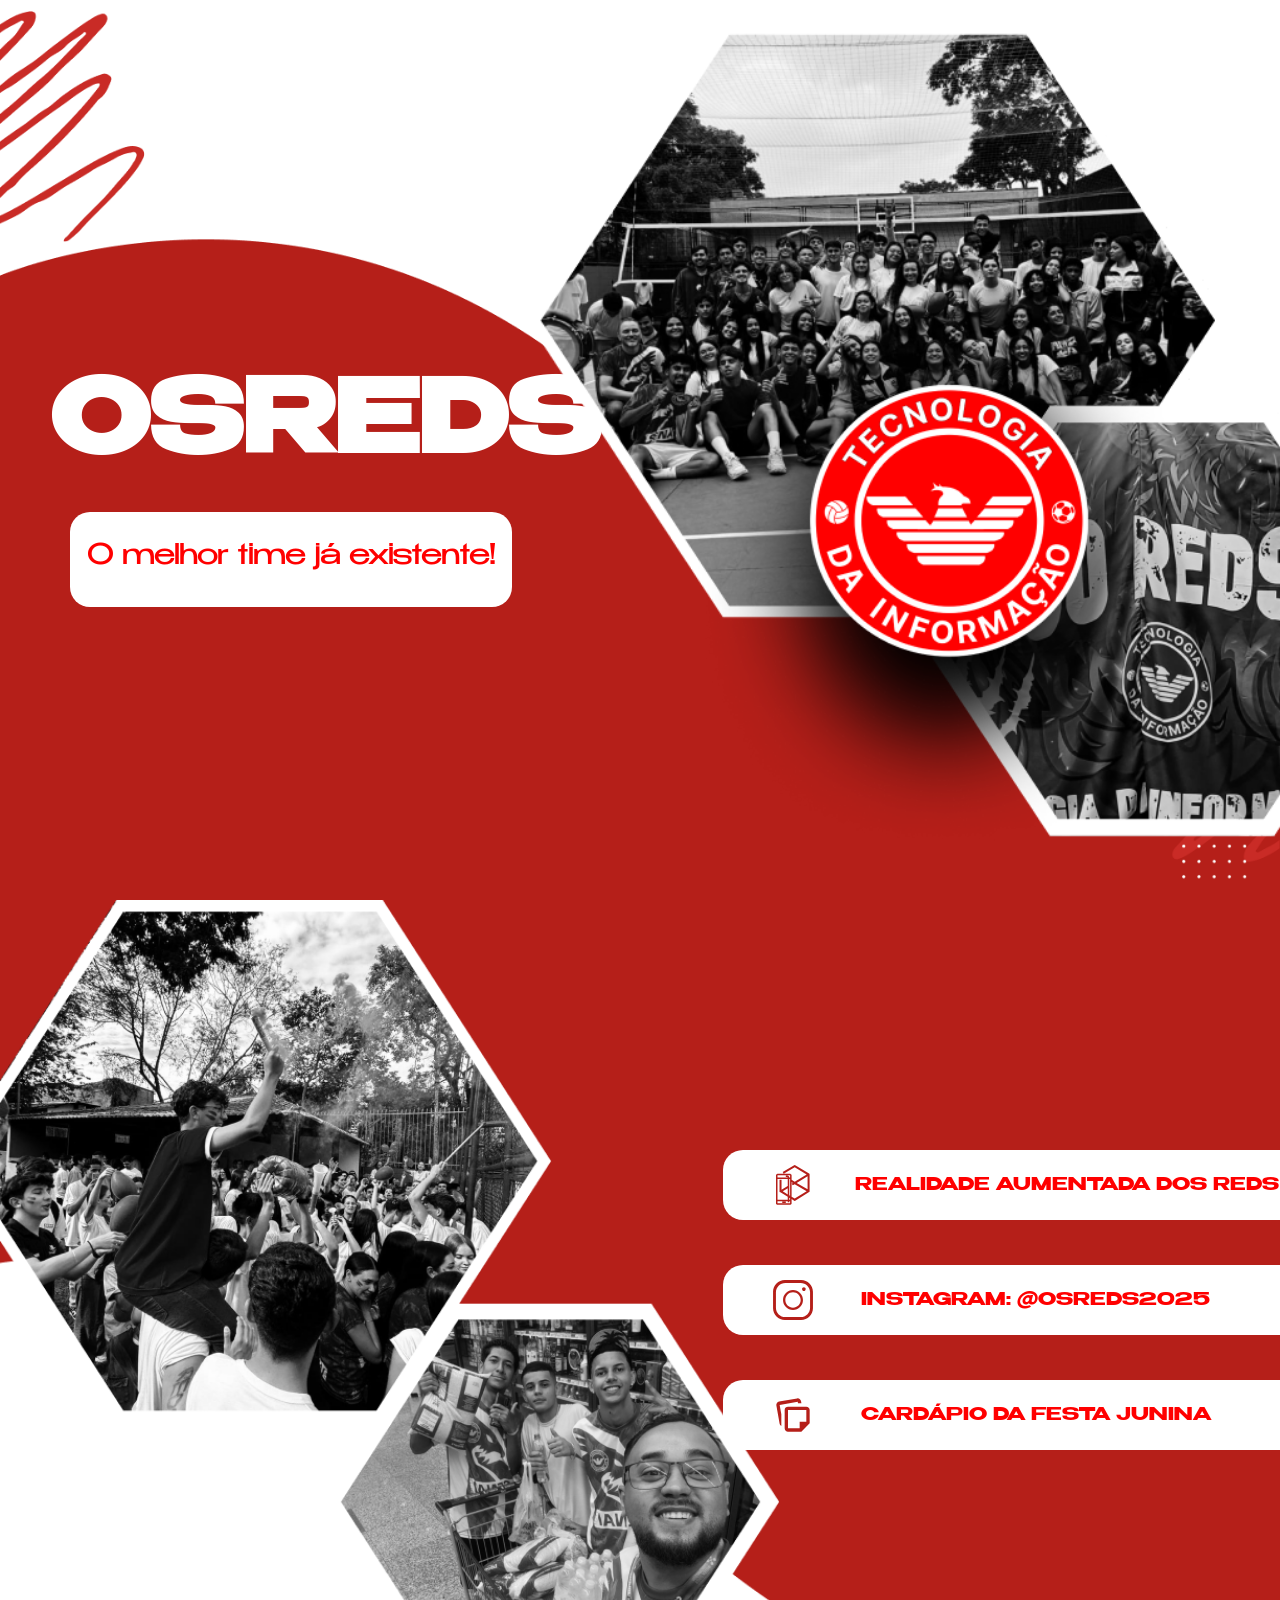
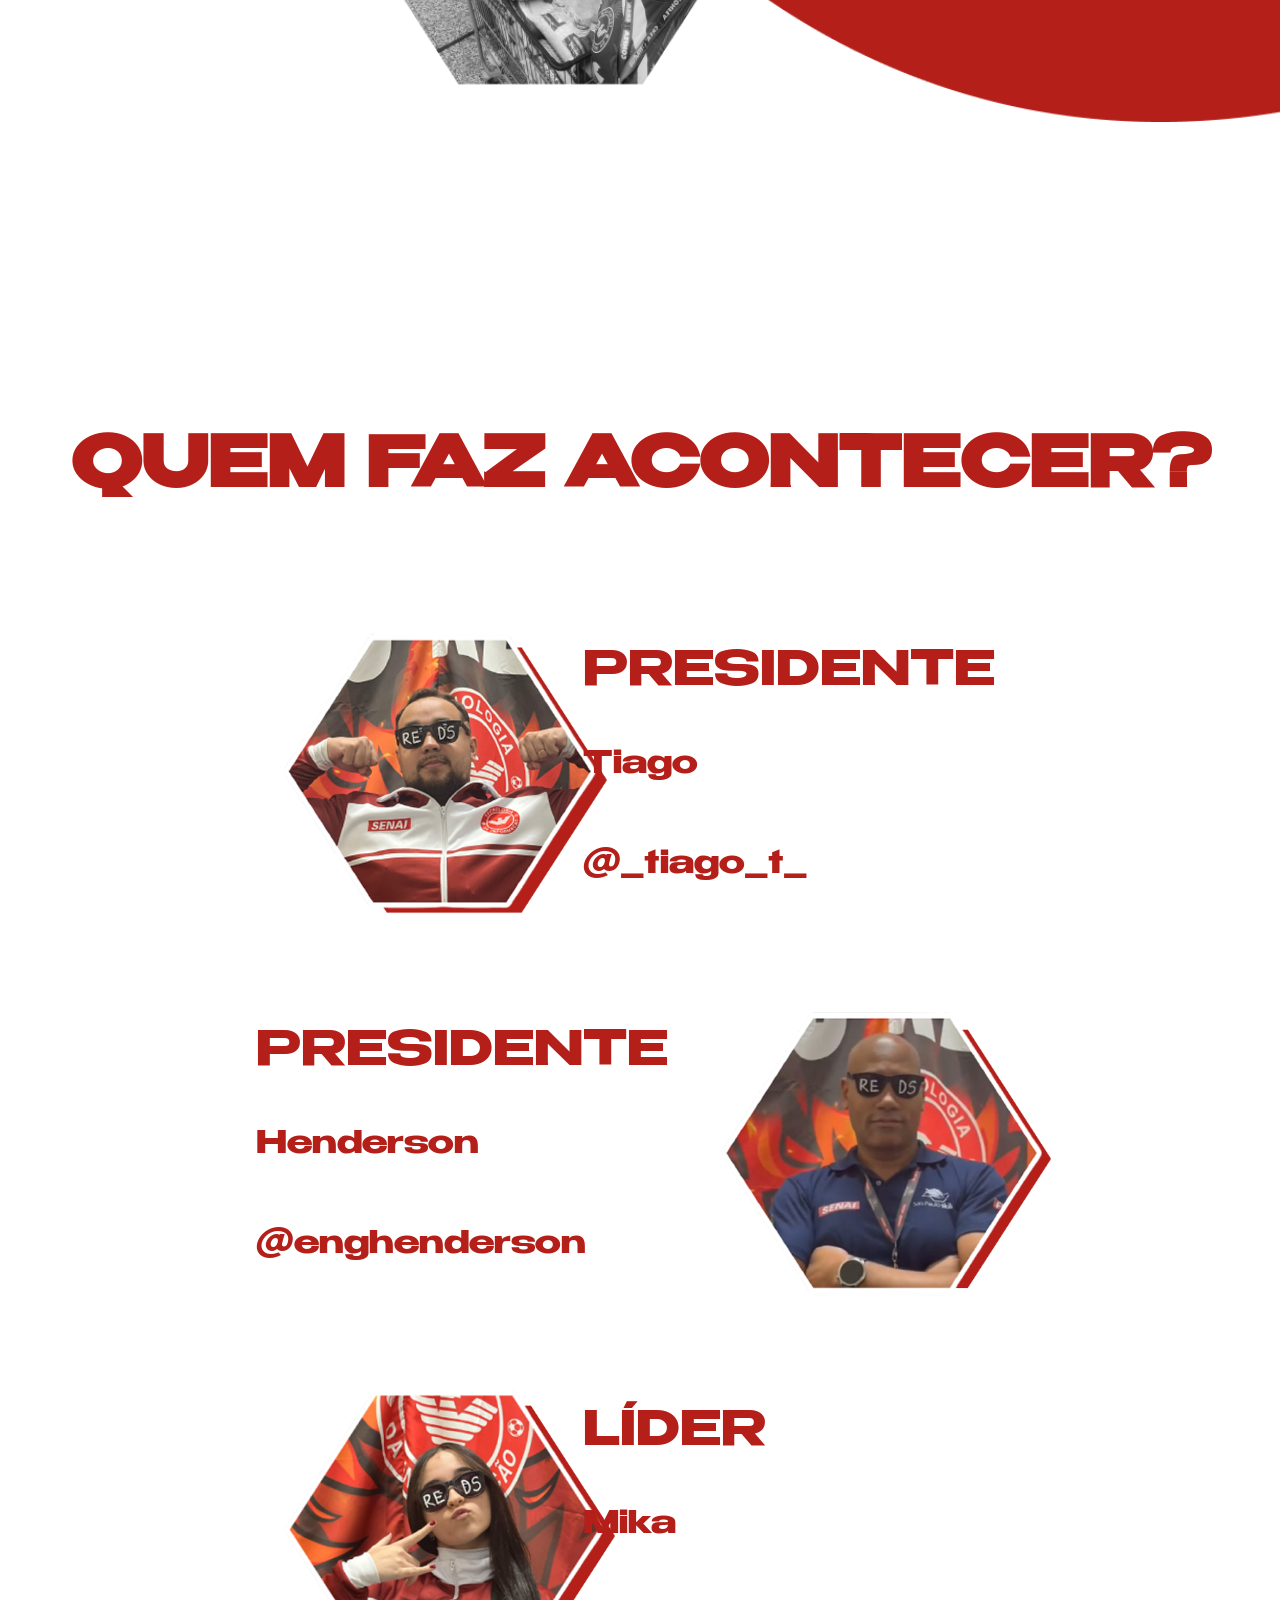
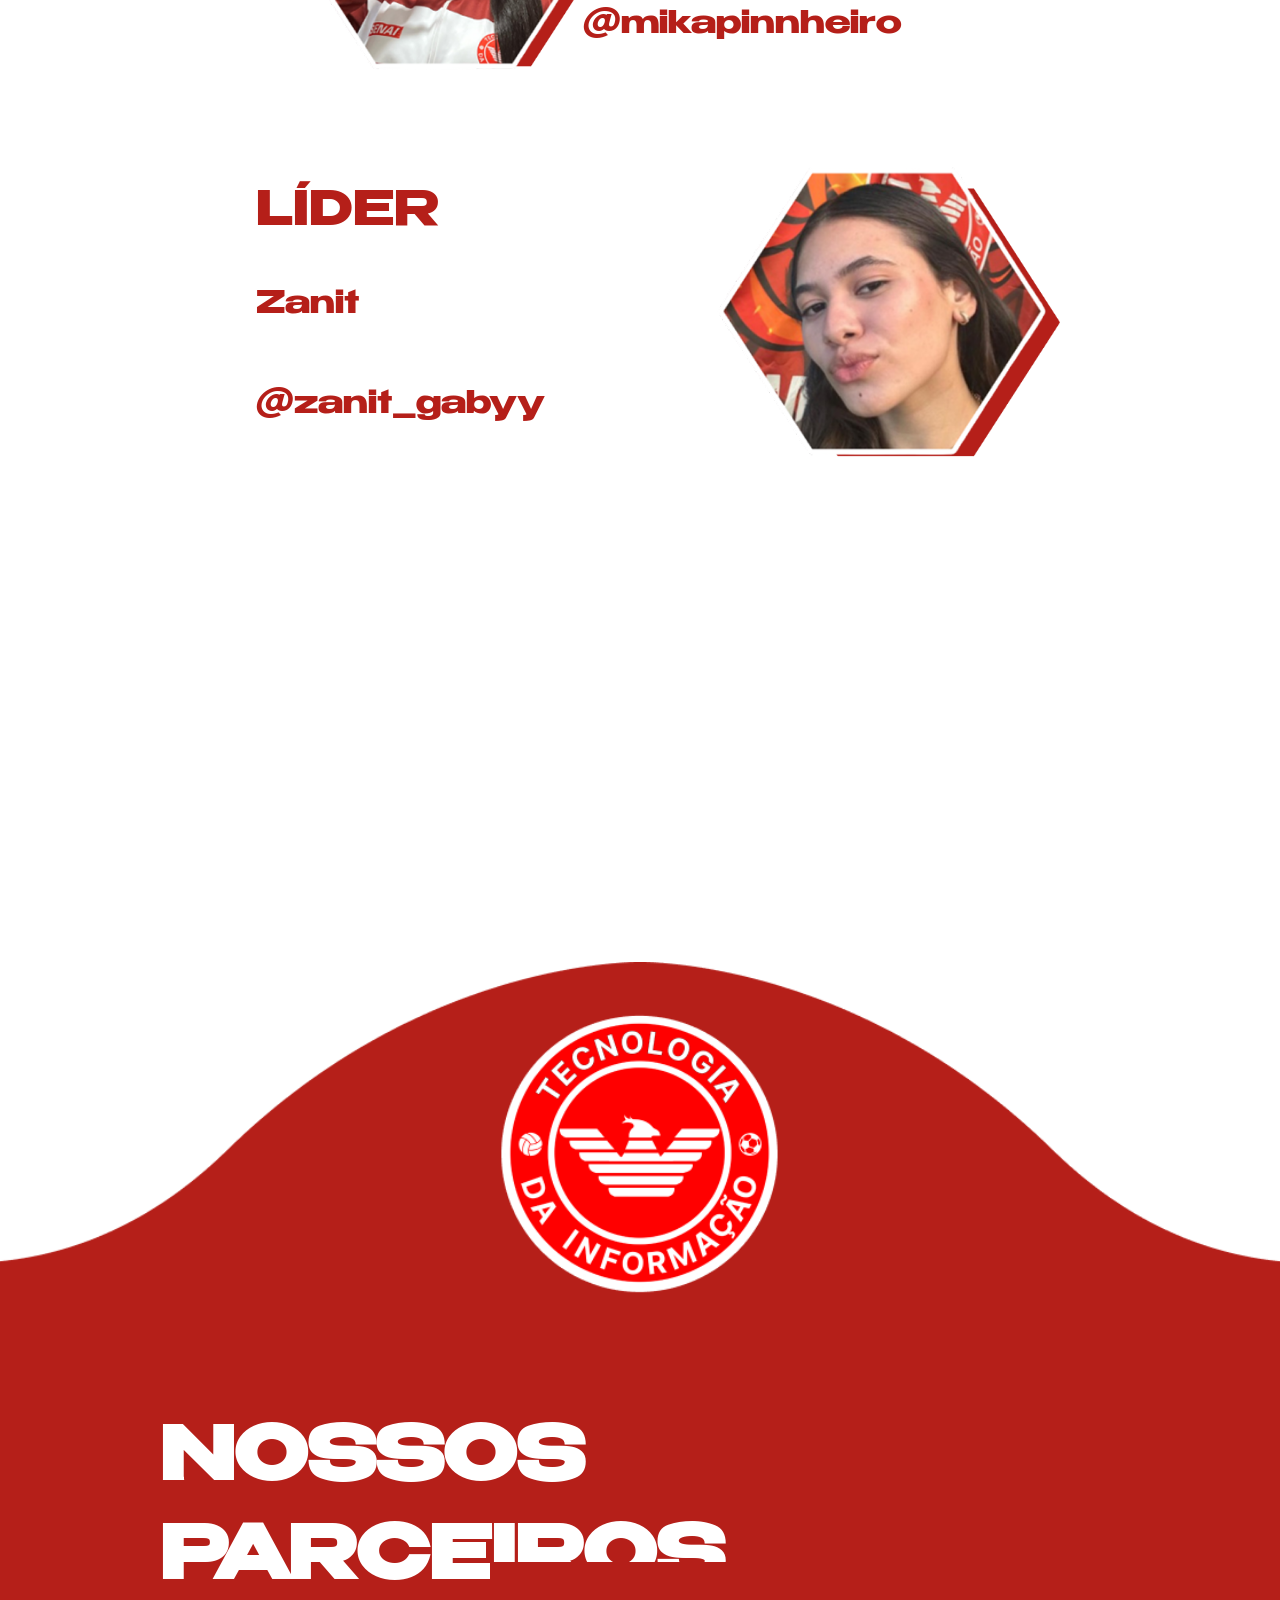
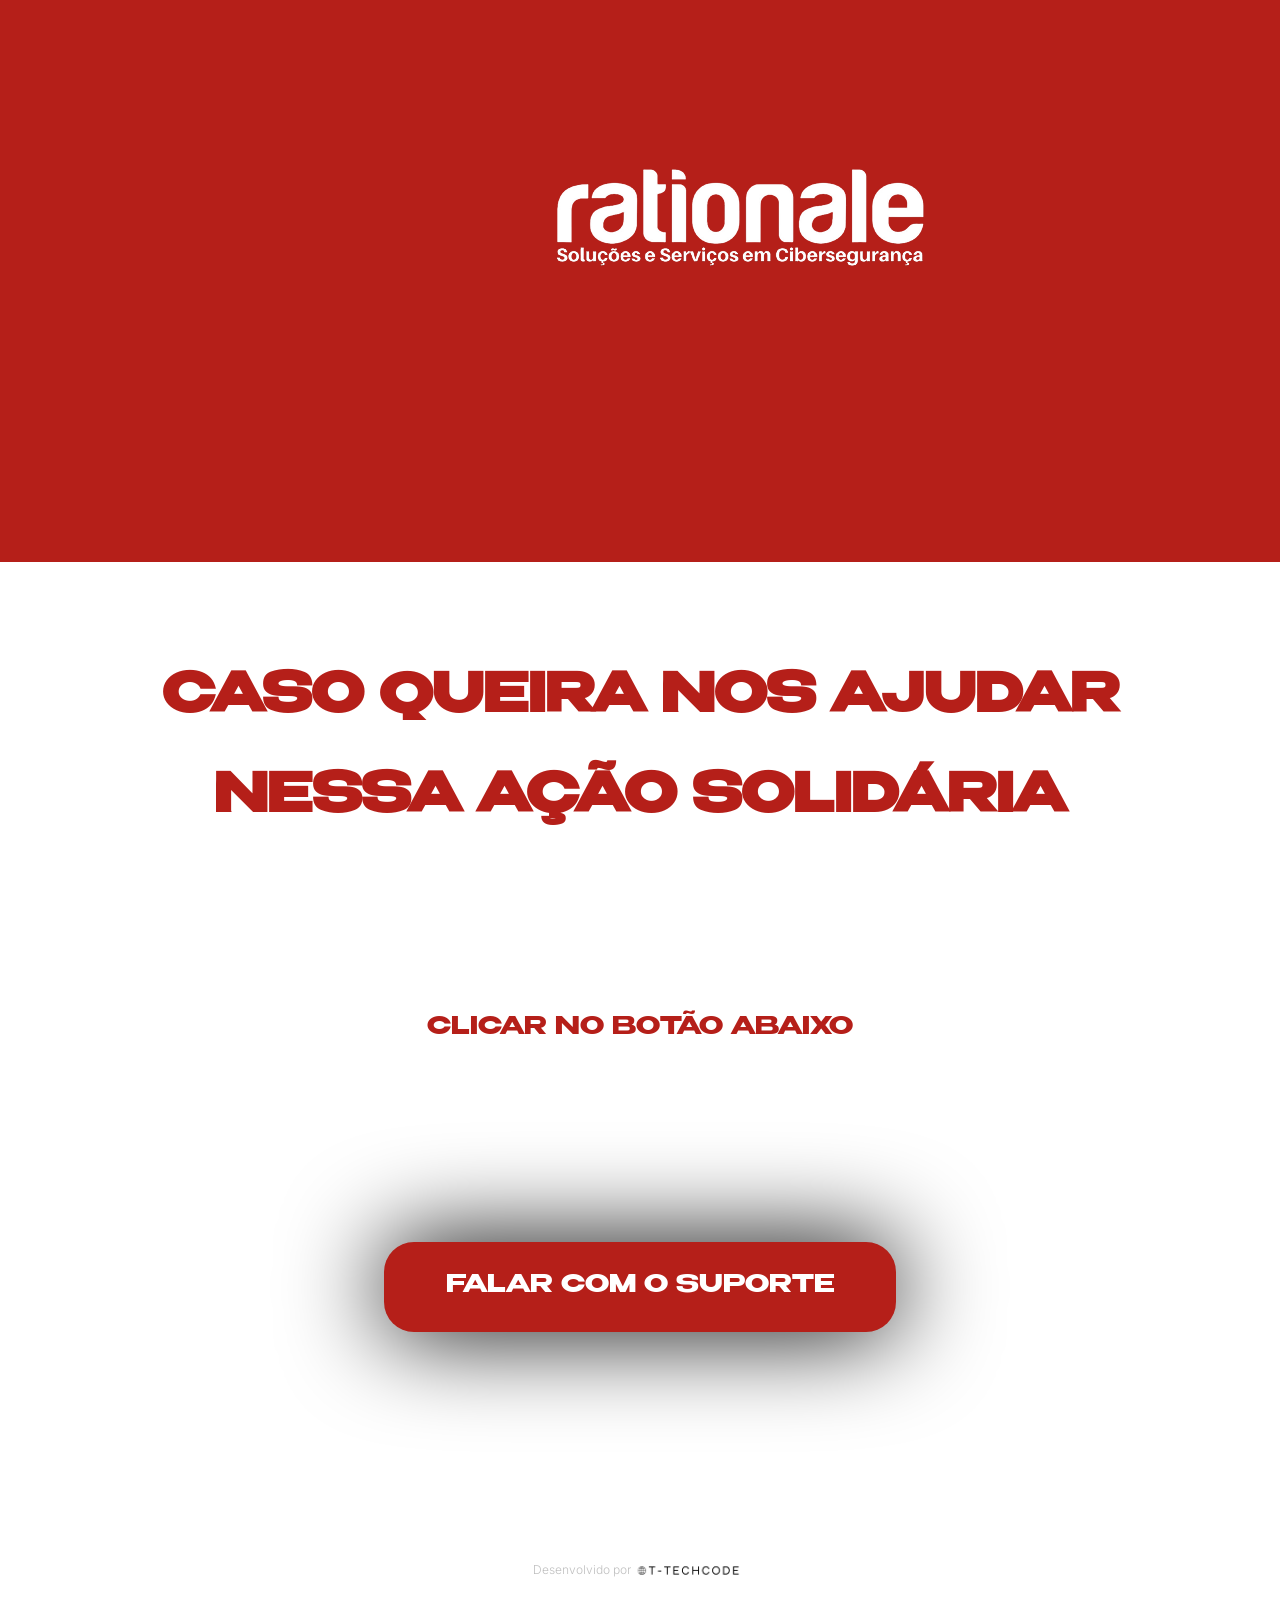
==== index.html @ fb948b6e "site os reds" ====
<!DOCTYPE html>
<html lang="en">
<head>
    <meta charset="UTF-8">
    <meta name="viewport" content="width=device-width, initial-scale=1.0">
    <title>Os Reds</title>
    <link rel="stylesheet" href="./style/style.css">
    <link rel="icon" type="image/x-icon" href="./img/logo.png">
</head>
<body>

    <header>
        <div class="esquerdo">
            <div class="titulo">
                <h1>OSREDS</h1>
            </div>
            <div class="cta">
                <a href="">O melhor time já existente!</a>
            </div>
        </div>
        <div class="direito">
            <img src="./img/foto_home1.png" alt="Os Reds">
        </div>
    </header>

    <section class="contato">
        <div class="esquerda">

            <img src="./img/img_action.png" alt="">

        </div>
        <div class="direita">

            <div>
                <a href="https://www.osreds.com.br/ra" target="_blank">
                    <img src="./img/ra.svg" alt="RA">&nbsp;&nbsp;&nbsp;&nbsp;&nbsp;&nbsp;&nbsp;REALIDADE AUMENTADA DOS REDS
                </a>
                <a href="https://www.instagram.com/osreds2025/" target="_blank">
                    <img src="./img/insta.svg" alt="Instagram">&nbsp;&nbsp;&nbsp;&nbsp;&nbsp;&nbsp;&nbsp;&nbsp;INSTAGRAM: @OSREDS2025
                </a>
                <a href="./cardapio.html" target="_blank">
                    <img src="./img/card.svg" alt="Cardápio">&nbsp;&nbsp;&nbsp;&nbsp;&nbsp;&nbsp;&nbsp;&nbsp;CARDÁPIO DA FESTA JUNINA
                </a>
           </div>

        </div>
    </section>

    <section class="lider">

        <div class="titulo">
            <h1>QUEM FAZ ACONTECER?</h1>
        </div>
        <div class="lideres">

            <div>
                <div class="foto">
                    <img src="./img/1.png" alt="Presidente">
                </div>
                <div class="dados">
                    <div id="titulo">PRESIDENTE</div>
                    <div><p>Tiago</p></div>
                    <div><p>@_tiago_t_</p></div>
                </div>
            </div>
            <div id="dois">
                <div class="foto">
                    <img src="./img/2.png" alt="Presidente">
                </div>
                <div class="dados">
                    <div id="titulo">PRESIDENTE</div>
                    <div><p>Henderson</p></div>
                    <div><p>@enghenderson</p></div>
                </div>
            </div>
            <div>
                <div class="foto">
                   <img src="./img/3.png" alt="Líder"> 
                </div>
                <div class="dados">
                    <div id="titulo">LÍDER</div>
                    <div><p>Mika</p></div>
                    <div><p>@mikapinnheiro</p></div>
                </div>
            </div>
            <div id="dois">
                <div class="foto">
                    <img src="./img/4.png" alt="Líder">
                </div>
                <div class="dados">
                    <div id="titulo">LÍDER</div>
                    <div><p>Zanit</p></div>
                    <div><p>@zanit_gabyy</p></div>
                </div>
            </div>

        </div>

    </section>

    <section class="patrocinadores">
        <div class="banner"></div>
        <div>
            <div class="h1">
                <h1>NOSSOS PARCEIROS</h1>
            </div>

            <div class="patroci">

                <div class="mySlides fade">
                <img src="./img/p1.png">
                </div>

                <div class="mySlides fade">
                <img src="./img/p2.png">
                </div>

                <div class="mySlides fade">
                <img src="./img/p3.png">
                </div>
                
                <div class="mySlides fade">
                <img src="./img/p4.png">
                </div>

                <div class="mySlides fade">
                <img src="./img/p5.png">
                </div>

                <div class="mySlides fade">
                <img src="./img/p6.png">
                </div>
                
                <div class="mySlides fade">
                <img src="./img/p7.png">
                </div>

                <div class="mySlides fade">
                <img src="./img/p8.png">
                </div>

                <div class="mySlides fade">
                <img src="./img/p9.png">
                </div>
                
                <div class="mySlides fade">
                <img src="./img/p16.png">
                </div>

                <div class="mySlides fade">
                <img src="./img/p11.png">
                </div>

                <div class="mySlides fade">
                <img src="./img/p12.png">
                </div>

                <div class="mySlides fade">
                <img src="./img/p13.png">
                </div>

                <div class="mySlides fade">
                <img src="./img/p14.png">
                </div>

            </div>
        </div>
    </section>

    <section class="suporte">
        <div class="title">
            <h1>CASO QUEIRA NOS AJUDAR</h1>
            <h1>NESSA AÇÃO SOLIDÁRIA</h1>
        </div>
        <div>
            <p>CLICAR NO BOTÃO ABAIXO</p>
            <a href="https://wa.me/+5512981794790">FALAR COM O SUPORTE</a>
        </div>

    </section>

    <footer>

        <div>
            <a href="https://www.ttechcode.com.br">Desenvolvido por <img src="./img/logo_preto (2).png" alt="T-TechCode"></a>
        </div>
        
    </footer>

    <script>
        let slideIndex = 0;
        showSlides();

        function showSlides() {
        let i;
        let slides = document.getElementsByClassName("mySlides");
        let dots = document.getElementsByClassName("dot");
        for (i = 0; i < slides.length; i++) {
            slides[i].style.display = "none";  
        }
        slideIndex++;
        if (slideIndex > slides.length) {slideIndex = 1}    

        slides[slideIndex-1].style.display = "block"; 
        setTimeout(showSlides, 2000); // Change image every 2 seconds
        }
</script>
    
</body>
</html>
---- style/style.css ----
@font-face {
    font-family: benzin;
    src: url(../font/Benzin-Font/Benzin-Bold.ttf);
}

@font-face {
    font-family: benzinzinho;
    src: url(../font/Benzin-Font/Benzin-Regular.ttf);
}

@font-face {
    font-family: inter;
    src: url(../font/Inter-VariableFont_opsz\,wght.ttf);
}

* {

    padding: 0;
    margin: 0;

}

html {

    display: flex;
    width: 100vw;

}

body {

    display: flex;
    width: 100vw;
    flex-direction: column;

}

header {

    display: flex;
    width: 100vw;
    height: 900px;
    background-image: url("../img/bg_home.png");
    background-position: center;
    background-size: cover;


}

header > .esquerdo {

    display: flex;
    width: 40vw;
    height: 900px;
    flex-direction: column;

}

header > .esquerdo > .titulo {

    display: flex;
    width: 40vw;
    height: 512px;

}

header > .esquerdo > .titulo > h1{

    font-size: 98px;
    font-family: benzin;
    color: white;
    margin-top: 360px;
    margin-left: 50px;

} /**/


header > .esquerdo > .cta {

    display: flex;
    width: 40vw;
    height: 388px;

}


header > .esquerdo > .cta > a {

    display: flex;
    font-size: 28px;
    font-family: benzinzinho;
    color: red;
    margin-left: 70px;
    text-decoration: none;
    font-weight: lighter;
    background-color: white;
    width: 500px;
    height: 70px;
    justify-content: center;
    padding-top: 25px;
    border-radius: 20px;
    letter-spacing: -1px;

}

header > .direito {

    display: flex;
    width: 60vw;
    height: 900px;

}

header > .direito > img {

    display: flex;
    width: auto;
    height: 750px;
    margin-left: 0;
    position: relative;
    left: 55px;
    top: 60px;
    scale: 1.1;

}

section.contato {

    display: flex;
    width: 100vw;
    height: 822px;
    background-image: url("../img/bg_cta.png");
    background-position: center ;
    background-size: cover;

}

section.contato > .esquerda {

    display: flex;
    width: 53vw;
    height: 822px;

}

section.contato > .esquerda > img {

    display: flex;
    height: 800px;
    width: auto;

}

section.contato > .direita {

    display: flex;
    width: 47vw;
    height: 822px;

}

section.contato > .direita > div {

    display: flex;
    width: 40vw;
    height: 300px;
    flex-direction: column;   
    justify-content: space-between;
    margin: 0 auto;
    padding-top: 250px;

}

section.contato > .direita > div > a {

    display: flex;
    width: 600px;
    height: 70px;
    background-color: white;
    font-family: benzin;
    font-size: 18px;
    color: red;
    justify-content: left;
    align-items: center;
    text-decoration: none;
    border-radius: 20px;

}

section.contato > .direita > div > a > img{

    display: flex;
    width: 40px;
    height: 40px;
    margin-left: 50px;

}

section.lider {

    display: flex;
    width: 100vw;
    height: auto;
    flex-direction: column;

}

section.lider > .titulo {

    display: flex;
    width: 100vw;
    height: 400px;

}


section.lider > .titulo > h1 {

    display: flex;
    font-family: benzin;
    font-size: 68px;
    margin: 0 auto;
    margin-top: 300px;
    color: #B51F19;

}

section.lider > .lideres {

    display: flex;
    width: 60vw;
    height: 1440px;
    margin: 100px auto;
    flex-direction: column;
    justify-content: space-between;
    margin-bottom: 500px;

}

section.lider > .lideres > div {

    display: flex;
    width: 60vw;
    height: 300px;
    margin: 0 auto;

}

section.lider > .lideres > div#dois {

    flex-direction: row-reverse;

}

section.lider > .lideres > div > .foto{

    display: flex;
    width: 40%;
    height: 300px;
    padding-left: 20px;

}

section.lider > .lideres > div > .dados{

    display: flex;
    width: 60%;
    height: 300px;
    flex-direction: column;

}

section.lider > .lideres > div > .dados > div {

    display: flex;
    width: 100%;
    height: 100px;

}

section.lider > .lideres > div > .dados > #titulo {

    font-family: benzin;
    font-size: 48px;
    color: #B51F19;
    align-items: center;

}

section.lider > .lideres > div > .dados > div > p {

    font-family: benzin;
    font-size: 32px;
    color: #B51F19;
    padding-top: 20px;

}

section.patrocinadores {

    display: flex;
    width: 100vw;
    height: 1200px;
    background-color: #B51F19;
    flex-direction: column;

}

section.patrocinadores > .banner {

    display: flex;
    width: 100vw;
    height: 400px;
    background-image: url("../img/onda.png");
    background-position: center;
    background-size: cover;

}

section.patrocinadores > div {

    display: flex;
    width: 100vw;
    height: 800px;
    flex-direction: column;

}

section.patrocinadores > div > .h1 {

    display: flex;
    width: 100vw;
    height: 200px;


}

section.patrocinadores > div > .h1 > h1 {

    display: flex;
    width: 75vw;
    font-family: benzin;
    font-size: 72px;
    color: white;
    margin: 0 auto;
    justify-content: center;
    padding-top: 50px;

}

section.patrocinadores > div > .patroci {

    display: flex;
    width: 75vw;
    height: 500px;
    margin: 0 auto;

}


section.patrocinadores > div > .patroci > div > img {

    display: flex;
    width: 500px;
    height: auto;
    position: relative;
    left: 330px;

}

.mySlides {
    display: none;
}


.fade {
  animation-name: fade;
  animation-duration: 1.5s;
}

@keyframes fade {
  from {opacity: .4} 
  to {opacity: 1}
}


section.suporte {

    display: flex;
    width: 100vw;
    height: 970px;
    flex-direction: column;

}

section.suporte > .title {

    display: flex;
    width: 100vw;
    height: 200px;
    flex-direction: column;
    margin-top: 100px;

}

section.suporte > .title > h1 {

    display: flex;
    width: 75vw;
    height: 100px;
    font-family: benzin;
    font-size: 52px;
    margin: 0 auto;
    justify-content: center;
    color: #B51F19;

}

section.suporte > div  {

    display: flex;
    width: 75vw;
    height: 470px;
    flex-direction: column;
    margin: 0 auto;

}

section.suporte > div > p {

    display: flex;
    width: 75vw;
    height: 30px;
    font-family: benzin;
    font-size: 24px;
    margin: 0 auto;
    justify-content: center;
    color: #B51F19;
    margin-top: 150px;

}

section.suporte > div > a {

    display: flex;
    width: 40vw;
    height: 70px;
    font-family: benzin;
    font-size: 24px;
    margin: 0 auto;
    justify-content: center;
    color: white;
    background-color: #B51F19;
    border-radius: 30px;
    margin-top: 200px;
    text-decoration: none;
    padding-top: 28px;
    box-shadow: 0 0 100px black;

}

footer {

    display: flex;
    width: 100vw;
    height: 70px;
    background-color: white;
    justify-content: center;

}

footer > div {

    display: flex;
    width: 20vw;
    height: auto;
    margin: 0 auto;

}

footer > div > a {

    display: flex;
    width: 20vw;
    height: auto;
    font-family: inter;
    font-size: 12px;
    font-weight: 300;
    color: rgba(0, 0, 0, 0.25);
    text-decoration: none;
    justify-content: center;
    margin-top: 30px;

}

footer > div > a > img {

    display: flex;
    width: auto;
    height: 24px;
    position: relative;
    top: -3px;

}














@media screen and (min-width: 300px) and (max-width: 768px) {

    header {

        width: 100vw;
        flex-direction: column-reverse;
        height: 700px;
        background-image: none;
        background-color: #B51F19;

    }

    header > .esquerdo {

    display: flex;
    width: 100vw;
    height: 500px;


    }

    header > .esquerdo > .titulo {

        width: 100vw;
        height: 200px;

    }

    header > .esquerdo > .titulo > h1{

        width: 100vw;
        font-size: 48px;
        font-family: benzin;
        color: white;
        margin: 0 auto;
        margin-top: 100px;
        text-align: center;

    } /**/


    header > .esquerdo > .cta {

        display: flex;
        width: 100vw;
        height: 100px;

    }


    header > .esquerdo > .cta > a {

        font-size: 18px;
        width: 75vw;
        height: 50px;
        margin: 0 auto;


    }

    header > .direito {

        display: flex;
        width: 100vw;
        height: 400px;

    }

    header > .direito > img {

        display: flex;
        scale: 0.4;
        left: -220px;
        top: -160px;

    }

section.contato {

    width: 100vw;
    height: auto;
    flex-direction: column;
    background-image: none;
    background-color: #B51F19;

}

section.contato > .esquerda {

    width: 100vw;
    height: 550px;
    

}

section.contato > .esquerda > img {

    scale: 0.5;
    position: relative;
    left: -230px;
    top: -100px;

}

section.contato > .direita {

    width: 100vw;
    height: 380px;

}

section.contato > .direita > div {

    width: 100vw;
    height: 300px;
    padding-top: 30px;

}

section.contato > .direita > div > a {

    width: 75vw;
    height: 70px;
    background-color: white;
    font-family: benzin;
    font-size: 10px;
    color: #B51F19;
    border-radius: 10px;
    margin: 0 auto;
    padding-left: 0;
    text-align: right;
    padding-right: 20px;

}


section.contato > .direita > div > a > img {

    display: flex;
    width: 40px;
    height: 40px;
    margin-left: 15px;

}

section.lider {

    display: flex;
    width: 100vw;
    height: auto;
    flex-direction: column;

}

section.lider > .titulo {

    display: flex;
    width: 100vw;
    height: 400px;

}


section.lider > .titulo > h1 {

    width: 100vw;
    font-size: 32px;
    margin-top: 200px;
    text-align: center;

}

section.lider > .lideres {

    width: 100vw;
    height: auto;
    margin-top: 100px;
    margin-bottom: 500px;

}

section.lider > .lideres > div {

    display: flex;
    width: 100vw;
    height: 300px;
    flex-direction: column;
    margin-bottom: 300px;

}

section.lider > .lideres > div#dois {

    display: flex;
    width: 100vw;
    height: 300px;
    flex-direction: column;
    margin-bottom: 300px;

}

section.lider > .lideres > div > .foto{

    width: 90vw;
    height: auto;
    display: flex;
    margin: 0 auto;
    scale: 0.7;
    position: relative;
    left: -60px;

}

section.lider > .lideres > div > .dados{

    width: 100vw;
    height: 300px;
    flex-direction: column;
    margin: 0 auto;


}

section.lider > .lideres > div > .dados > div {

    display: flex;
    width: 30vw;
    height: 50px;
    margin-left: 50px;

}

section.lider > .lideres > div > .dados > #titulo {

    width: 30vw;
    font-size: 32px;
    text-align: center;

}

section.lider > .lideres > div > .dados > div > p {

    width: 100vw;
    font-size: 24px;
    color: #B51F19;
    padding-top: 20px;  
    justify-content: center;

}



section.patrocinadores {


    height: 1200px;


}

section.patrocinadores > .banner {

    width: 100vw;
    height: 400px;

}

section.patrocinadores > div {

    height: 800px;

}

section.patrocinadores > div > .h1 {

    height: 200px;


}

section.patrocinadores > div > .h1 > h1 {


    width: 80vw;
    font-size: 32px;
    text-align: center;

}

section.patrocinadores > div > .patroci {

    display: flex;
    width: 75vw;
    height: 500px;
    margin: 0 auto;

}


section.patrocinadores > div > .patroci > div > img {

    width: 80vw;
    left: -7px;

}

section.suporte {

    display: flex;
    width: 100vw;
    height: 970px;
    flex-direction: column;

}

section.suporte > .title {

    display: flex;
    width: 100vw;
    height: 200px;
    flex-direction: column;
    margin-top: 100px;

}

section.suporte > .title > h1 {


    width: 90vw;
    height: 100px;
    font-size: 28px;
    text-align: center;
    margin-bottom: 50px;

}

section.suporte > div  {

    display: flex;
    width: 75vw;
    height: 470px;
    flex-direction: column;
    margin: 0 auto;

}

section.suporte > div > p {

    width: 75vw;
    font-size: 14px;
    text-align: center;

}

section.suporte > div > a {

    width: 70vw;
    height: 70px;   
    font-size: 14px;
    margin-top: 200px;
    padding-top: 35px;

}

footer {

    display: flex;
    width: 100vw;
    height: 70px;
    background-color: white;
    justify-content: center;

}

footer > div {

    display: flex;
    width: 60vw;
    height: auto;
    margin: 0 auto;

}

footer > div > a {

    width: 60vw;
    font-size: 12px;
    margin-top: 30px;
    margin: 0 auto;

}



}

@media screen and (min-width: 769px) and (max-width: 1080px) {


    header {

        width: 100vw;
        flex-direction: column-reverse;
        height: 700px;
        background-image: none;
        background-color: #B51F19;

    }

    header > .esquerdo {

    display: flex;
    width: 100vw;
    height: 500px;


    }

    header > .esquerdo > .titulo {

        width: 100vw;
        height: 200px;

    }

    header > .esquerdo > .titulo > h1{

        width: 100vw;
        font-size: 48px;
        font-family: benzin;
        color: white;
        margin: 0 auto;
        margin-top: 100px;
        text-align: center;

    } /**/


    header > .esquerdo > .cta {

        display: flex;
        width: 100vw;
        height: 100px;

    }


    header > .esquerdo > .cta > a {

        font-size: 18px;
        width: 75vw;
        height: 50px;
        margin: 0 auto;


    }

    header > .direito {

        display: flex;
        width: 100vw;
        height: 400px;

    }

    header > .direito > img {

        display: flex;
        scale: 0.4;
        left: -220px;
        top: -160px;

    }

section.contato {

    width: 100vw;
    height: auto;
    flex-direction: column;
    background-image: none;
    background-color: #B51F19;

}

section.contato > .esquerda {

    width: 100vw;
    height: 550px;
    

}

section.contato > .esquerda > img {

    scale: 0.5;
    position: relative;
    left: -230px;
    top: -100px;

}

section.contato > .direita {

    width: 100vw;
    height: 380px;

}

section.contato > .direita > div {

    width: 100vw;
    height: 300px;
    padding-top: 30px;

}

section.contato > .direita > div > a {

    width: 75vw;
    height: 70px;
    background-color: white;
    font-family: benzin;
    font-size: 10px;
    color: #B51F19;
    border-radius: 10px;
    margin: 0 auto;
    padding-left: 0;
    text-align: right;
    padding-right: 20px;

}


section.contato > .direita > div > a > img {

    display: flex;
    width: 40px;
    height: 40px;
    margin-left: 15px;

}

section.lider {

    display: flex;
    width: 100vw;
    height: auto;
    flex-direction: column;

}

section.lider > .titulo {

    display: flex;
    width: 100vw;
    height: 400px;

}


section.lider > .titulo > h1 {

    width: 100vw;
    font-size: 32px;
    margin-top: 200px;
    text-align: center;

}

section.lider > .lideres {

    width: 100vw;
    height: auto;
    margin-top: 100px;
    margin-bottom: 500px;

}

section.lider > .lideres > div {

    display: flex;
    width: 100vw;
    height: 300px;
    flex-direction: column;
    margin-bottom: 300px;

}

section.lider > .lideres > div#dois {

    display: flex;
    width: 100vw;
    height: 300px;
    flex-direction: column;
    margin-bottom: 300px;

}

section.lider > .lideres > div > .foto{

    width: 90vw;
    height: auto;
    display: flex;
    margin: 0 auto;
    scale: 0.7;
    position: relative;
    left: -60px;

}

section.lider > .lideres > div > .dados{

    width: 100vw;
    height: 300px;
    flex-direction: column;
    margin: 0 auto;


}

section.lider > .lideres > div > .dados > div {

    display: flex;
    width: 30vw;
    height: 50px;
    margin-left: 50px;

}

section.lider > .lideres > div > .dados > #titulo {

    width: 30vw;
    font-size: 32px;
    text-align: center;

}

section.lider > .lideres > div > .dados > div > p {

    width: 100vw;
    font-size: 24px;
    color: #B51F19;
    padding-top: 20px;  
    justify-content: center;

}



section.patrocinadores {


    height: 1200px;


}

section.patrocinadores > .banner {

    width: 100vw;
    height: 400px;

}

section.patrocinadores > div {

    height: 800px;

}

section.patrocinadores > div > .h1 {

    height: 200px;


}

section.patrocinadores > div > .h1 > h1 {


    width: 80vw;
    font-size: 32px;
    text-align: center;

}

section.patrocinadores > div > .patroci {

    display: flex;
    width: 75vw;
    height: 500px;
    margin: 0 auto;

}


section.patrocinadores > div > .patroci > div > img {

    width: 80vw;
    left: -7px;

}

section.suporte {

    display: flex;
    width: 100vw;
    height: 970px;
    flex-direction: column;

}

section.suporte > .title {

    display: flex;
    width: 100vw;
    height: 200px;
    flex-direction: column;
    margin-top: 100px;

}

section.suporte > .title > h1 {


    width: 90vw;
    height: 100px;
    font-size: 28px;
    text-align: center;
    margin-bottom: 50px;

}

section.suporte > div  {

    display: flex;
    width: 75vw;
    height: 470px;
    flex-direction: column;
    margin: 0 auto;

}

section.suporte > div > p {

    width: 75vw;
    font-size: 14px;
    text-align: center;

}

section.suporte > div > a {

    width: 70vw;
    height: 70px;   
    font-size: 14px;
    margin-top: 200px;
    padding-top: 35px;

}

footer {

    display: flex;
    width: 100vw;
    height: 70px;
    background-color: white;
    justify-content: center;

}

footer > div {

    display: flex;
    width: 60vw;
    height: auto;
    margin: 0 auto;

}

footer > div > a {

    width: 60vw;
    font-size: 12px;
    margin-top: 30px;
    margin: 0 auto;

}



    
}

@media screen and (max-width: 1081px) {

    section.home > .titulo .desc .cta {

        max-width: 1440px;
    
    }

    section.sobre > .imagens .conteudo .cta {

        max-width: 1440px;

    }

    section.info > p {

        max-width: 1440px;
    
    }

    section.timeline > img {

        max-width: 1440px;
    
    }

    section.contato > div .redes .cta {

        max-width: 1440px;
    
    }

    footer > div {

        max-width: 1440px;
    
    }
    
}
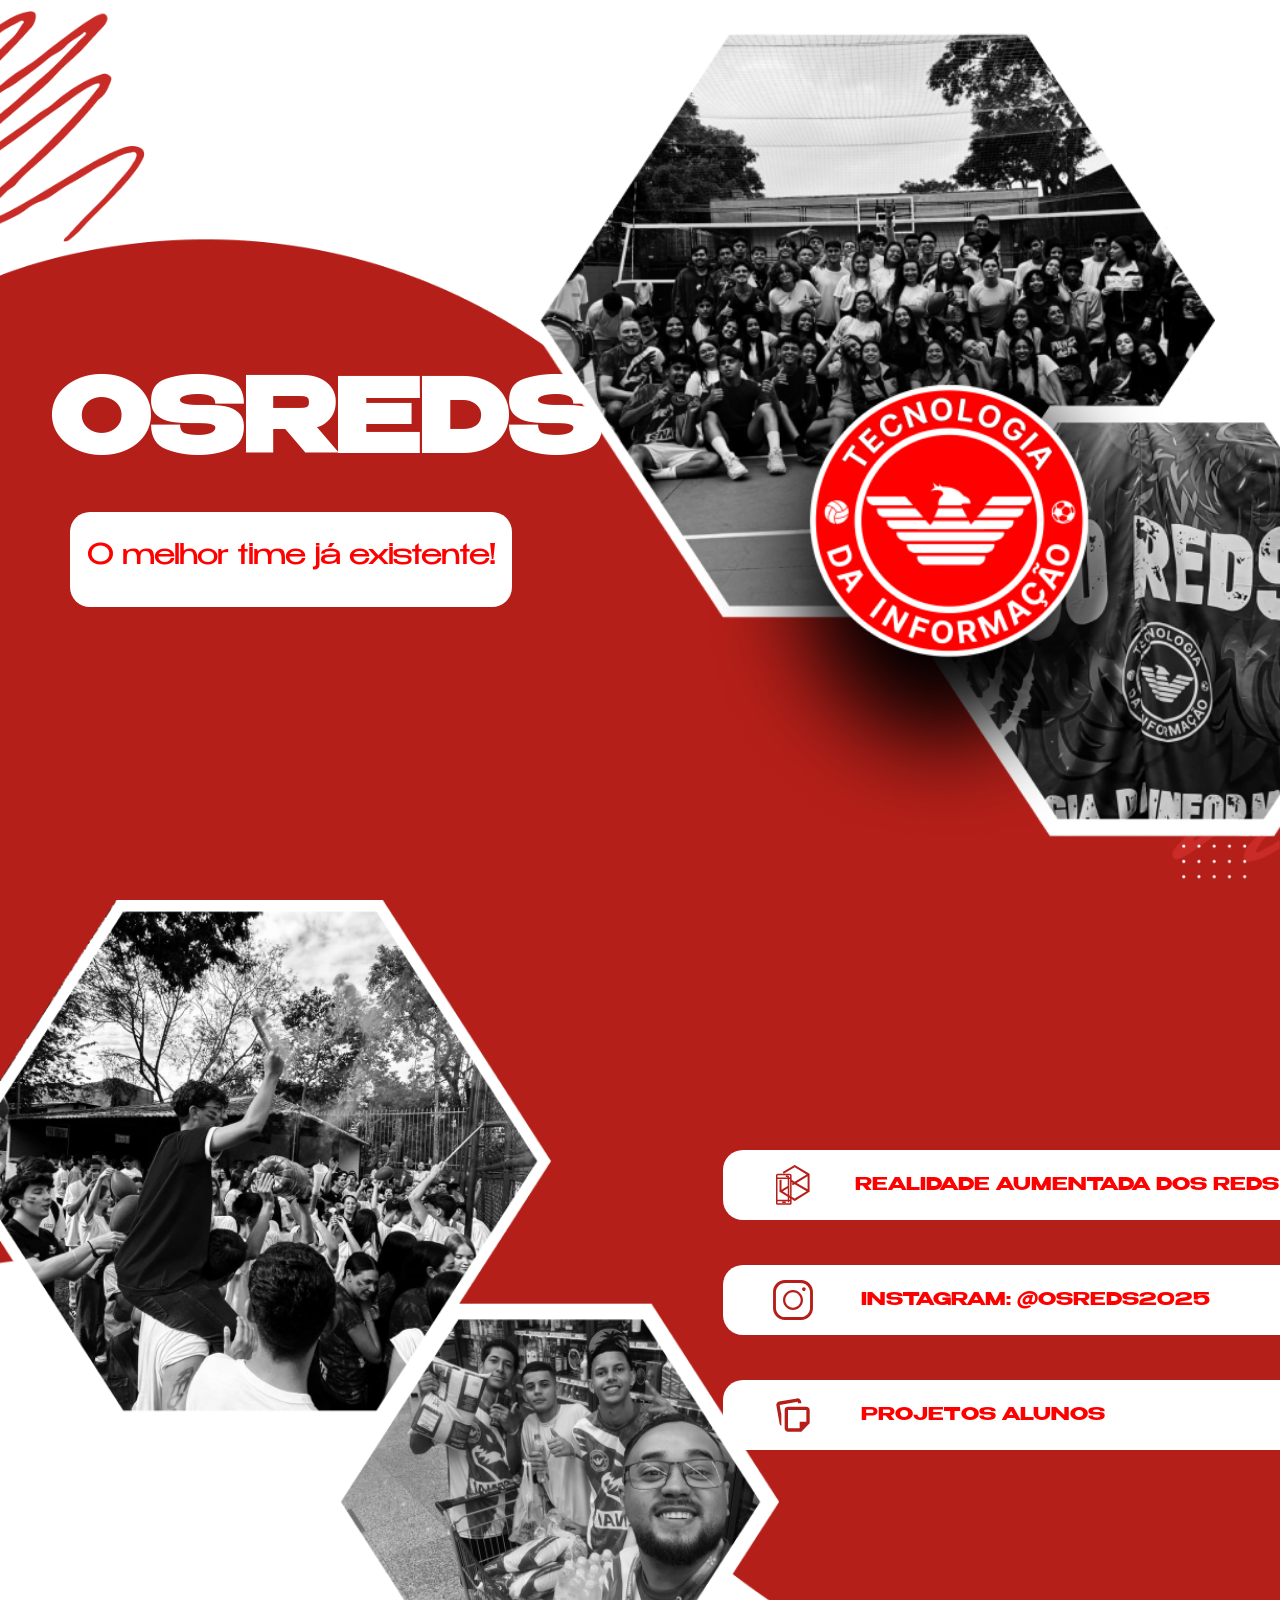
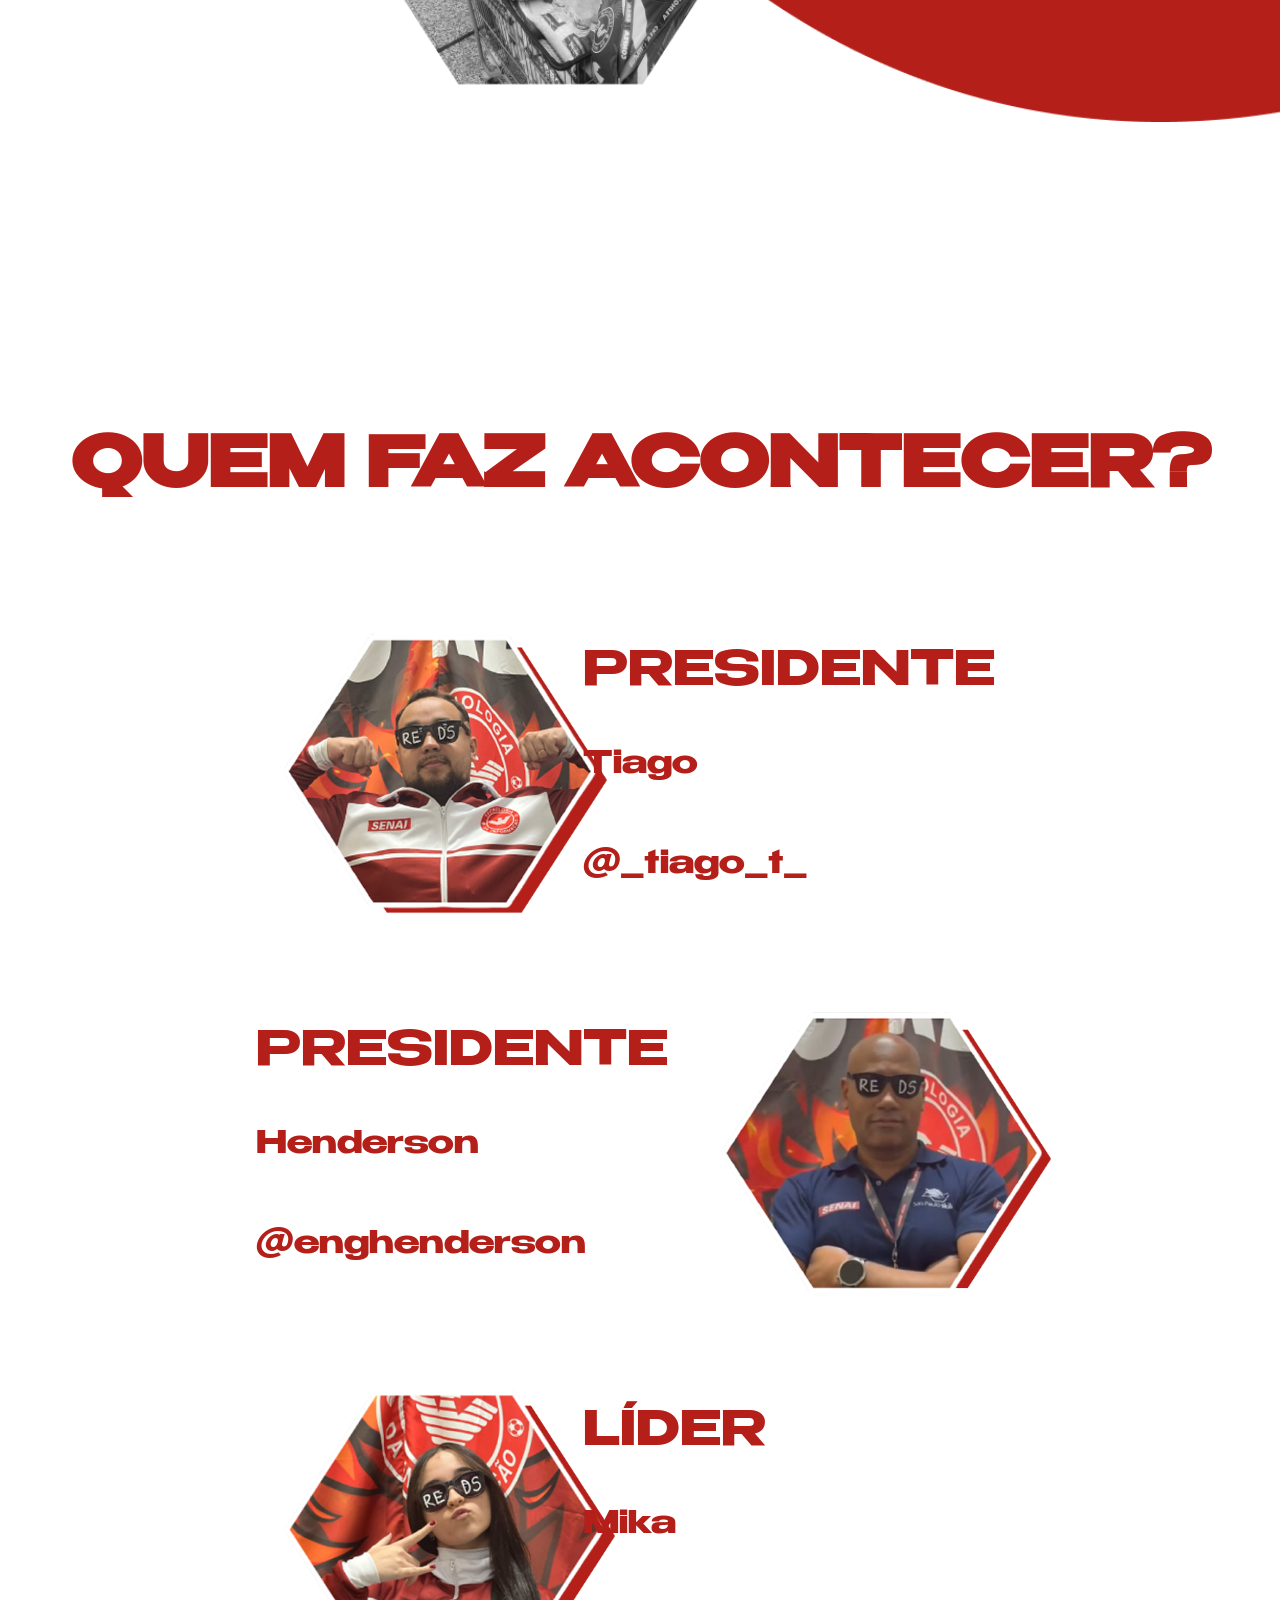
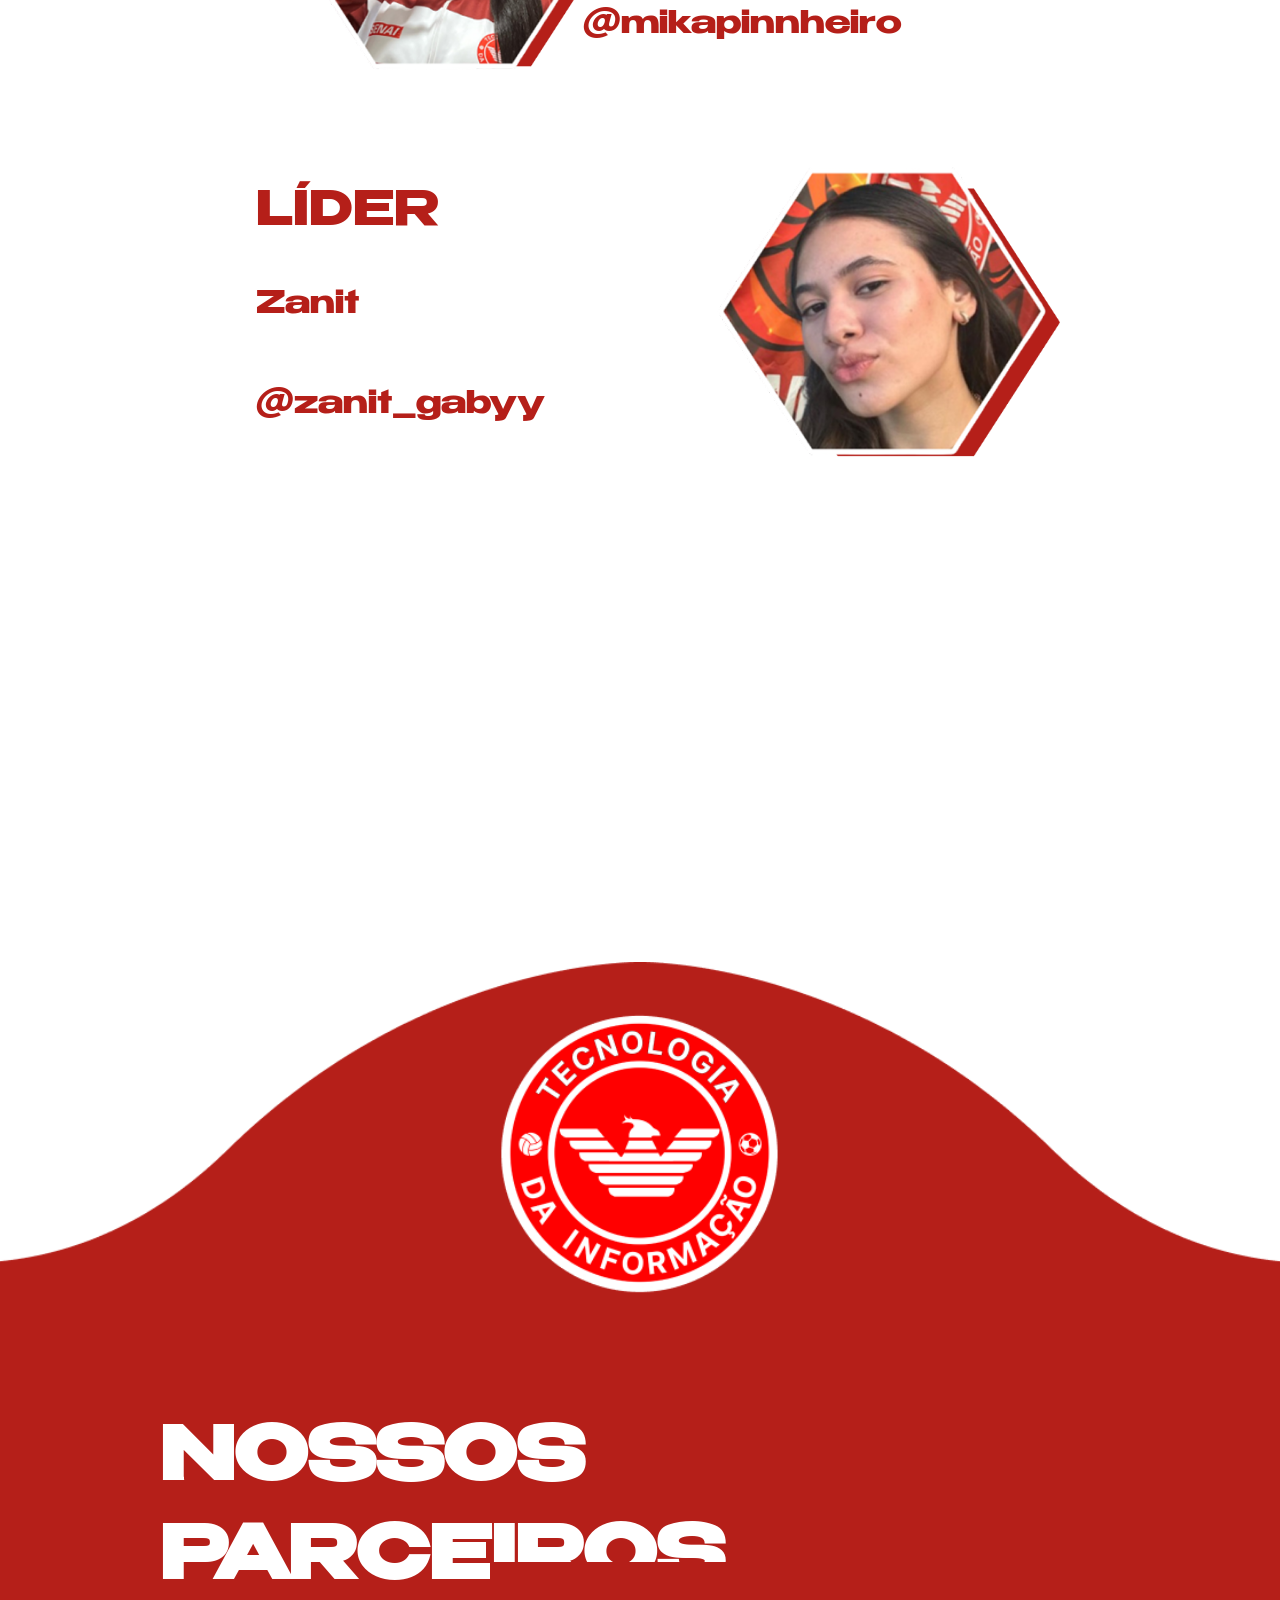
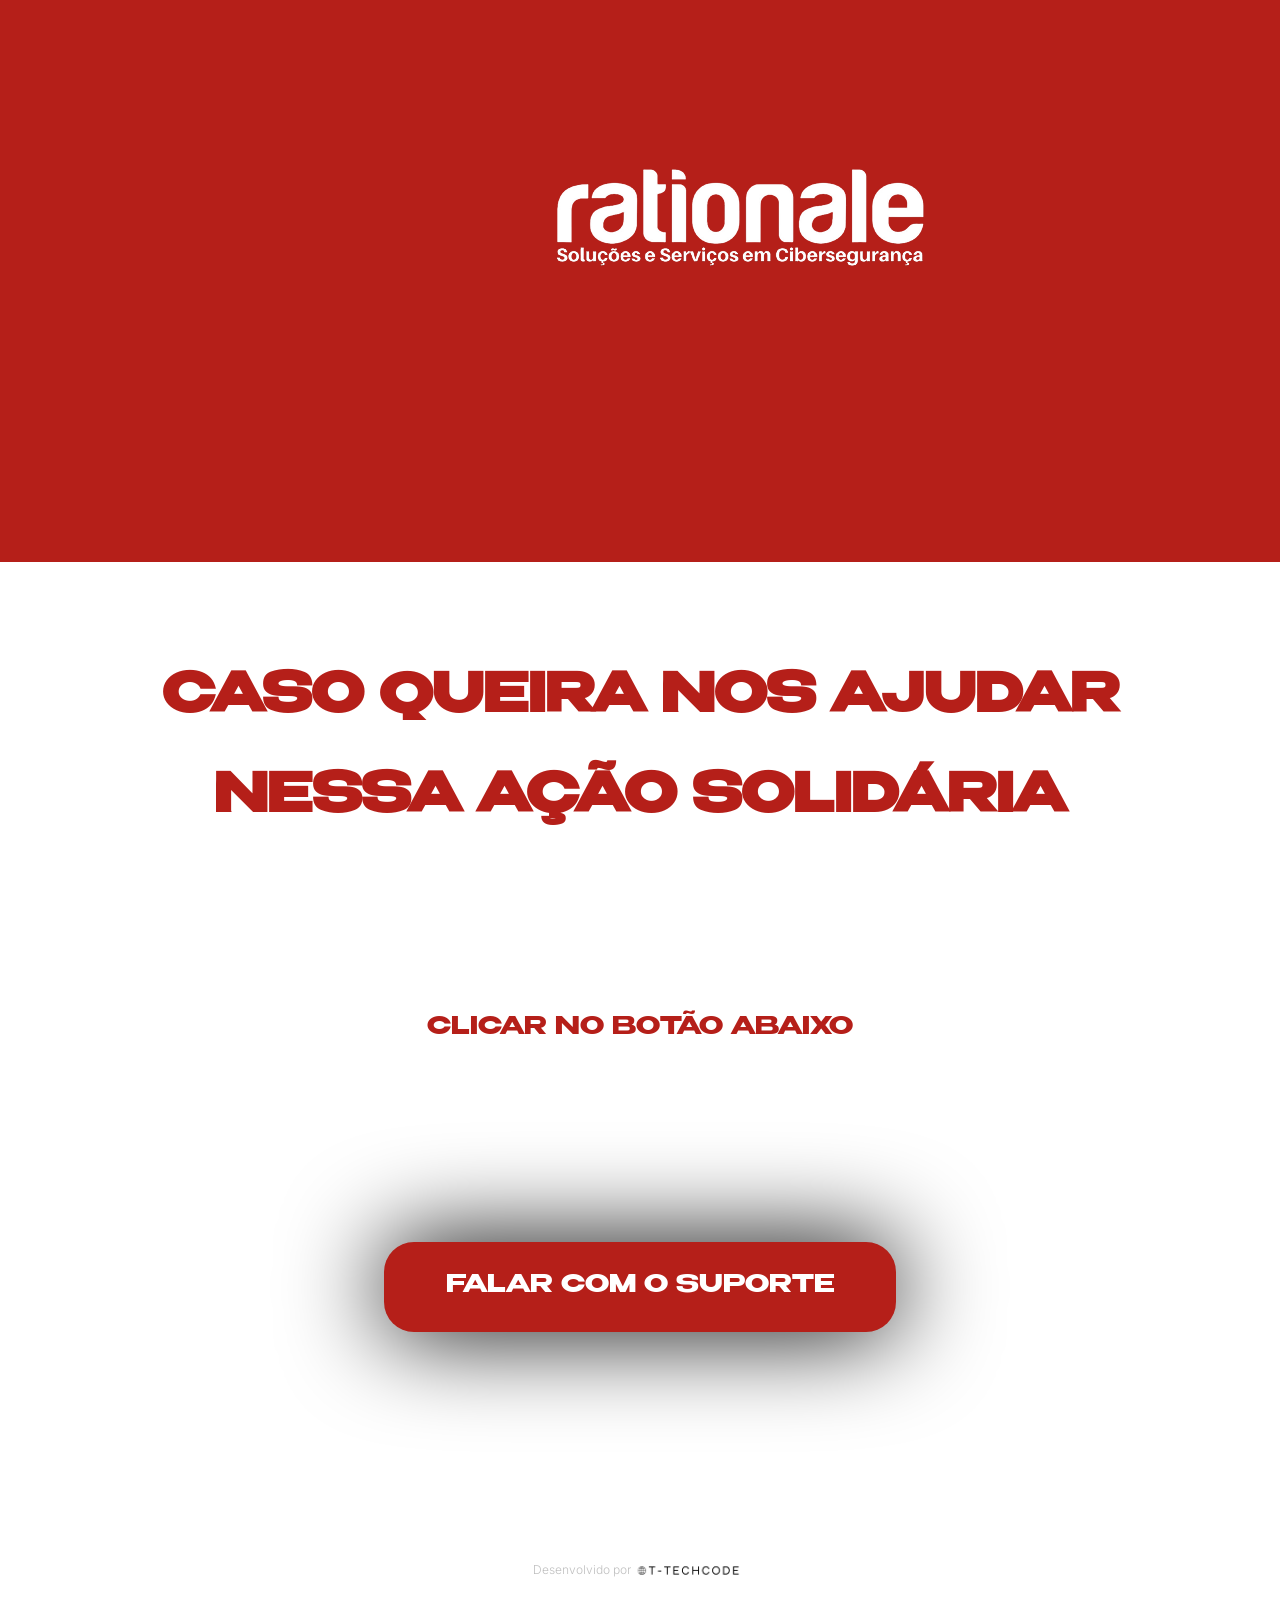
==== commit 69b965be: "Alteração do nome do botão de cardapio para projetos alunos" ====
--- a/index.html
+++ b/index.html
@@ -39,7 +39,7 @@
                     <img src="./img/insta.svg" alt="Instagram">&nbsp;&nbsp;&nbsp;&nbsp;&nbsp;&nbsp;&nbsp;&nbsp;INSTAGRAM: @OSREDS2025
                 </a>
                 <a href="./cardapio.html" target="_blank">
-                    <img src="./img/card.svg" alt="Cardápio">&nbsp;&nbsp;&nbsp;&nbsp;&nbsp;&nbsp;&nbsp;&nbsp;CARDÁPIO DA FESTA JUNINA
+                    <img src="./img/card.svg" alt="Cardápio">&nbsp;&nbsp;&nbsp;&nbsp;&nbsp;&nbsp;&nbsp;&nbsp;PROJETOS ALUNOS
                 </a>
            </div>
 
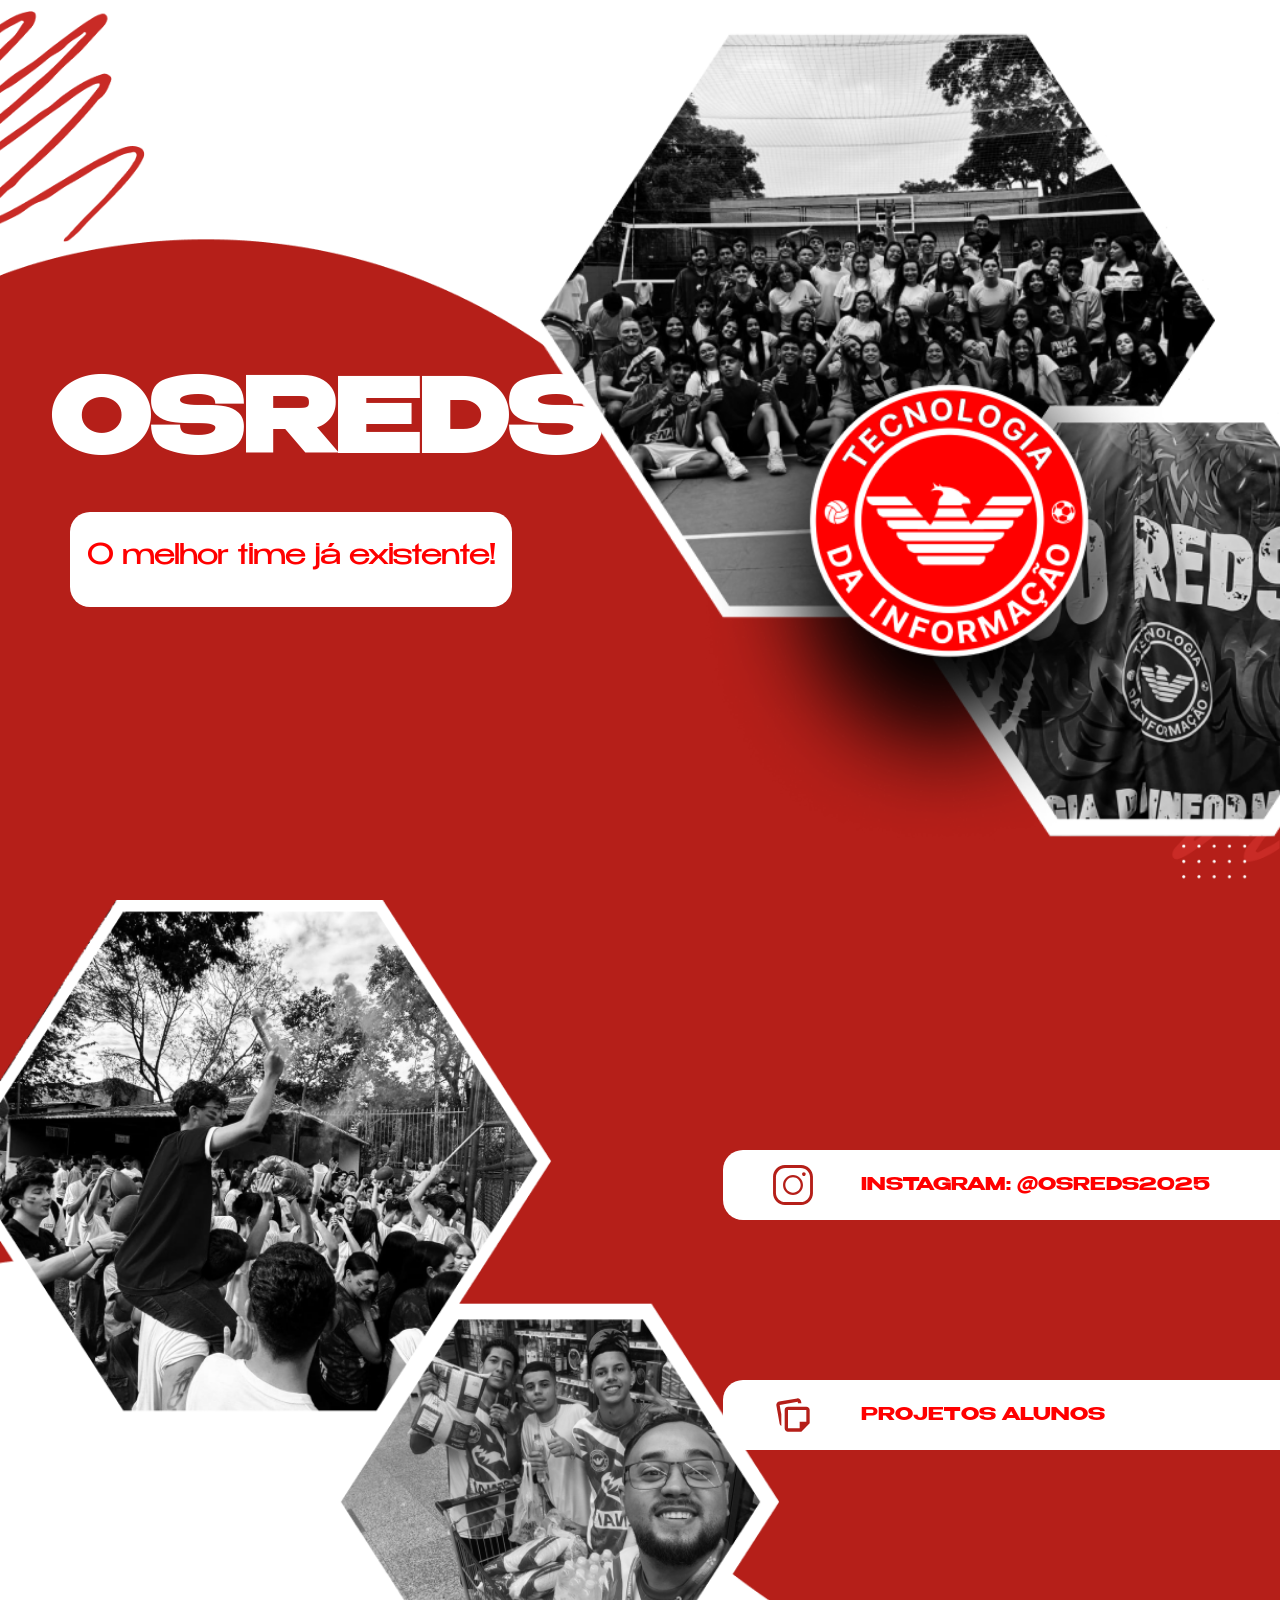
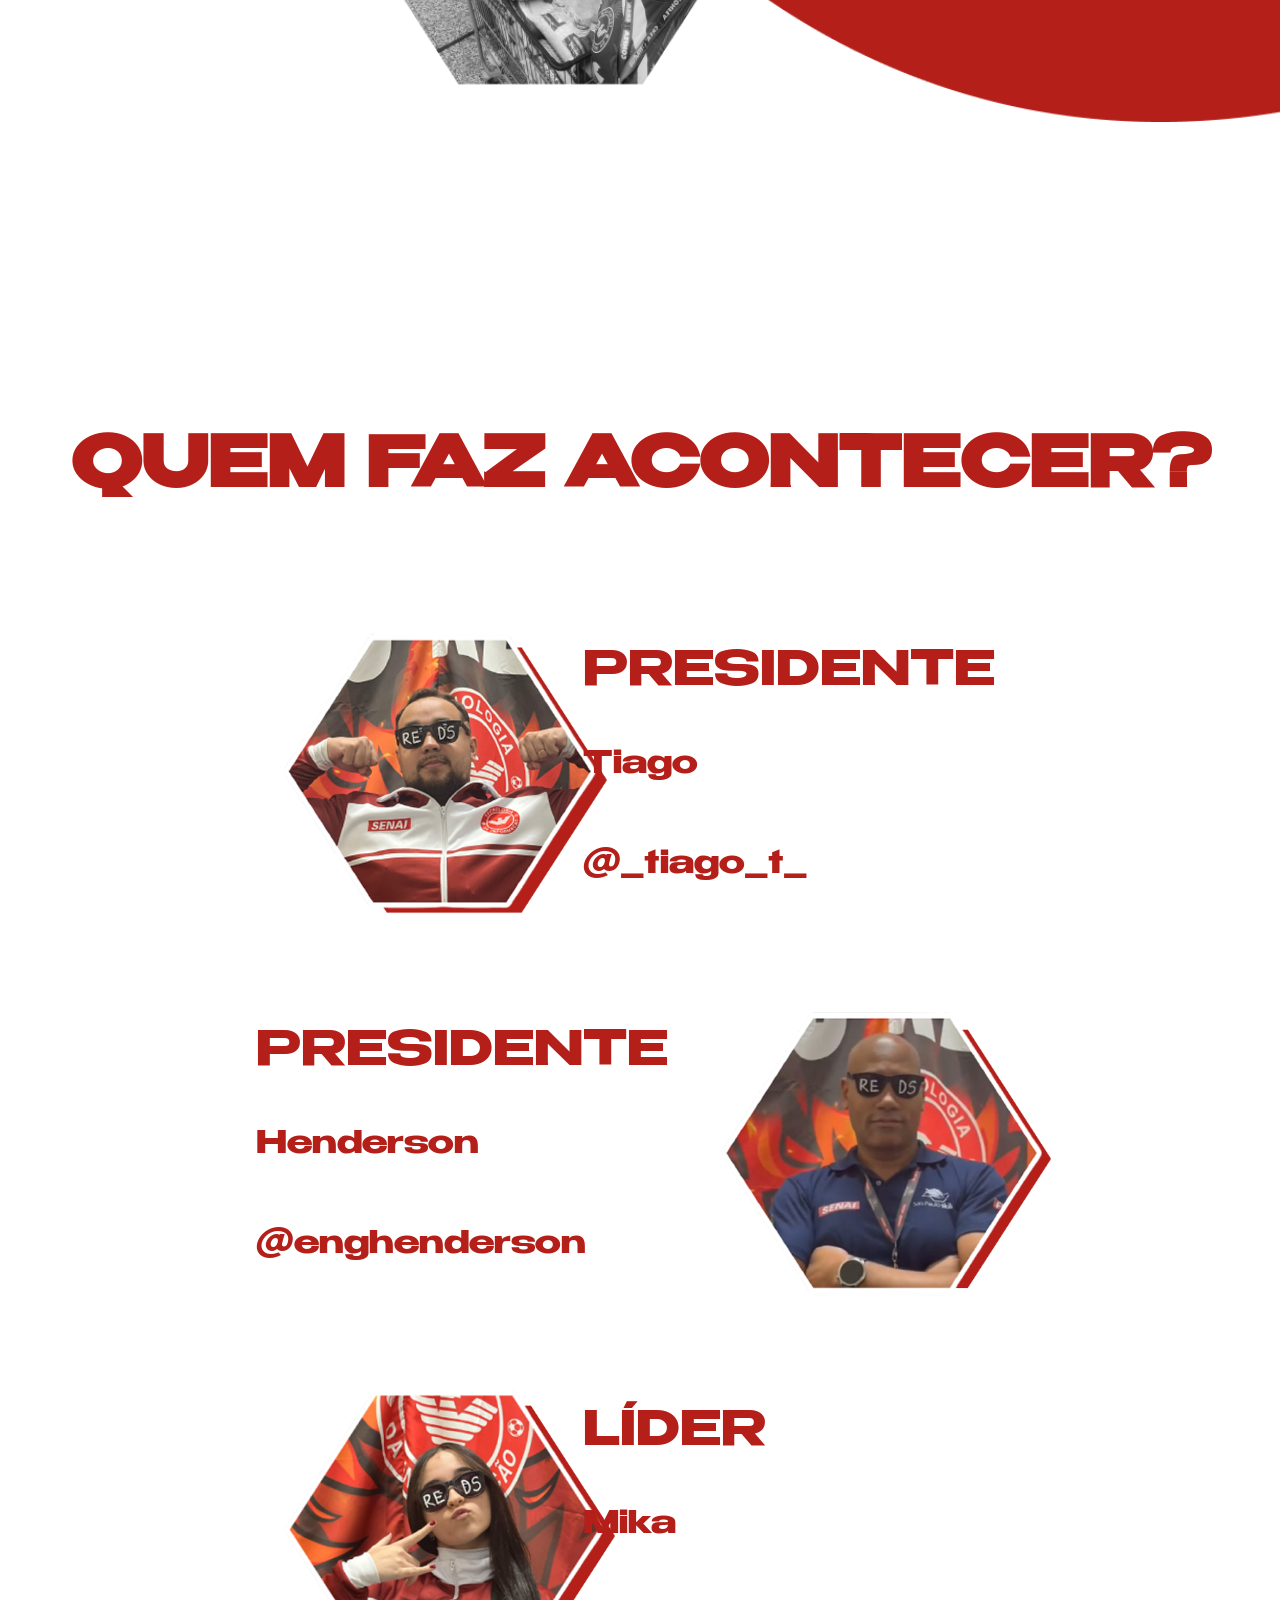
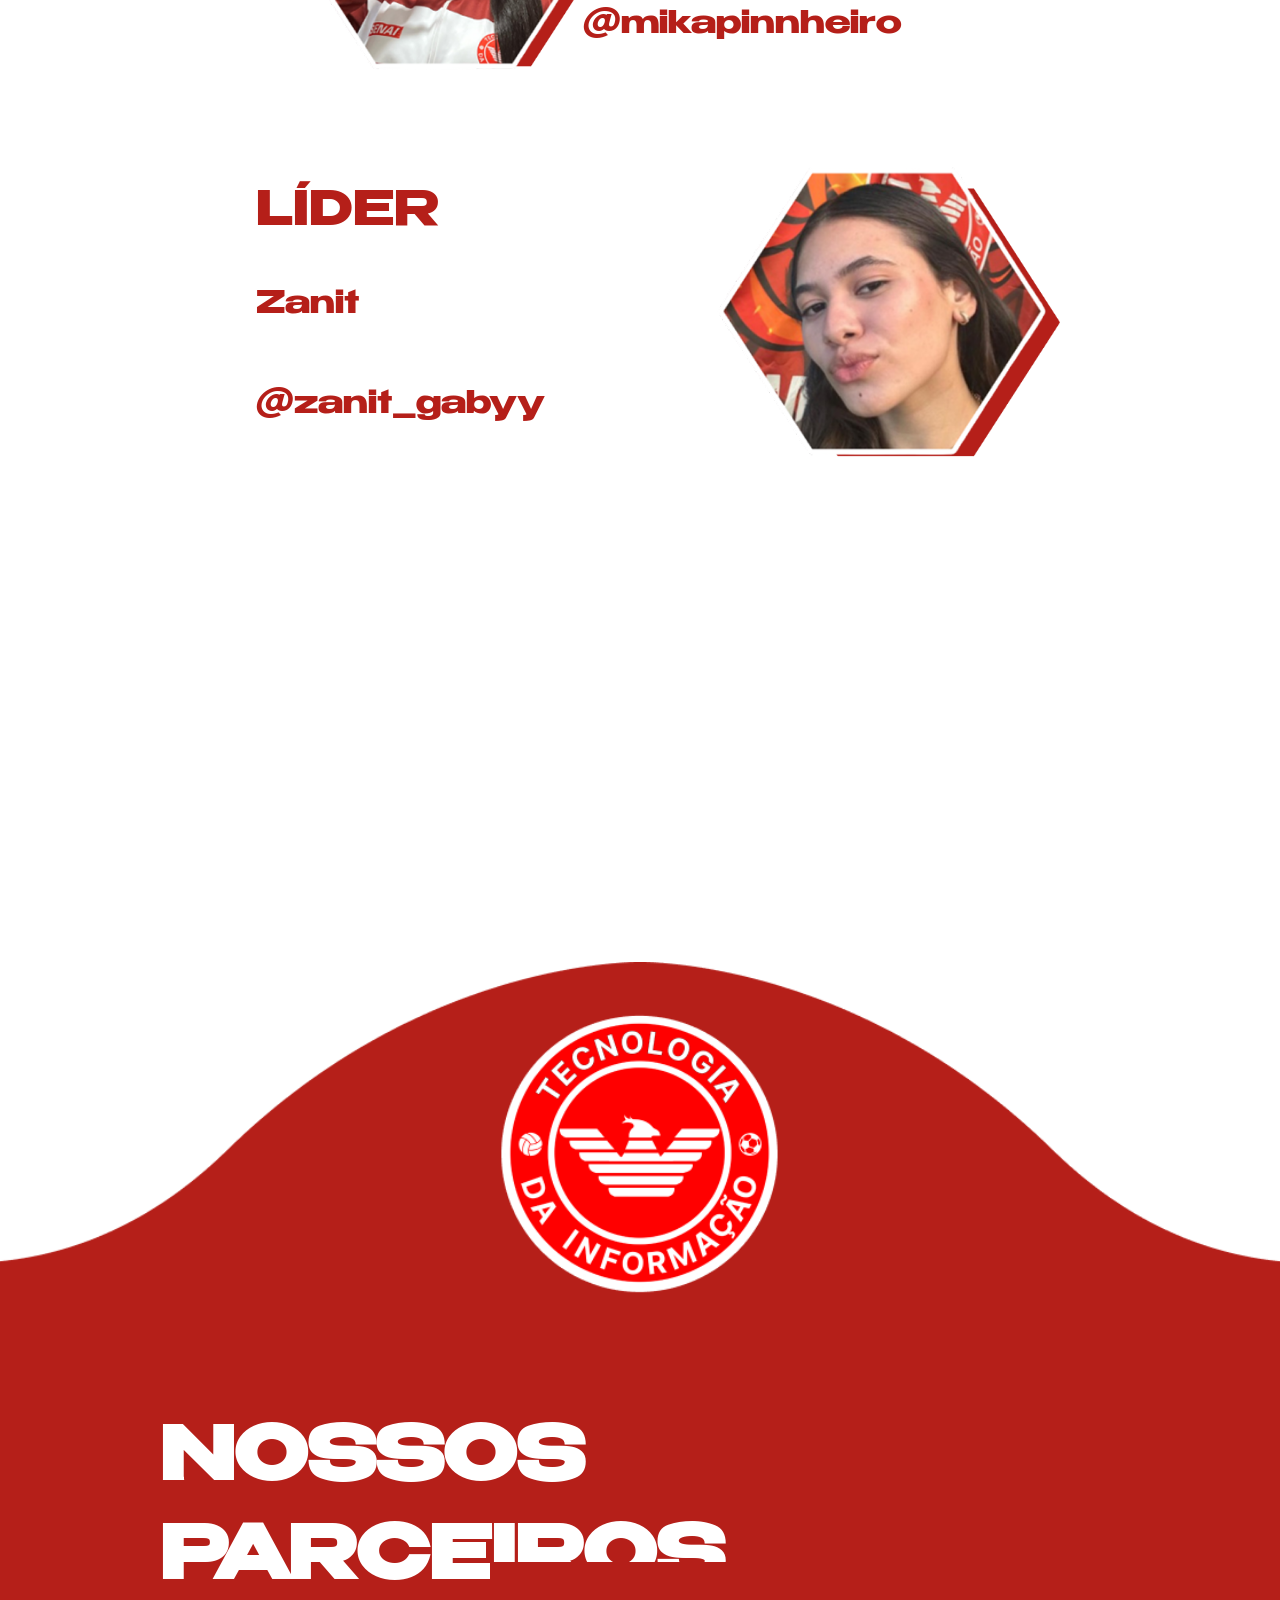
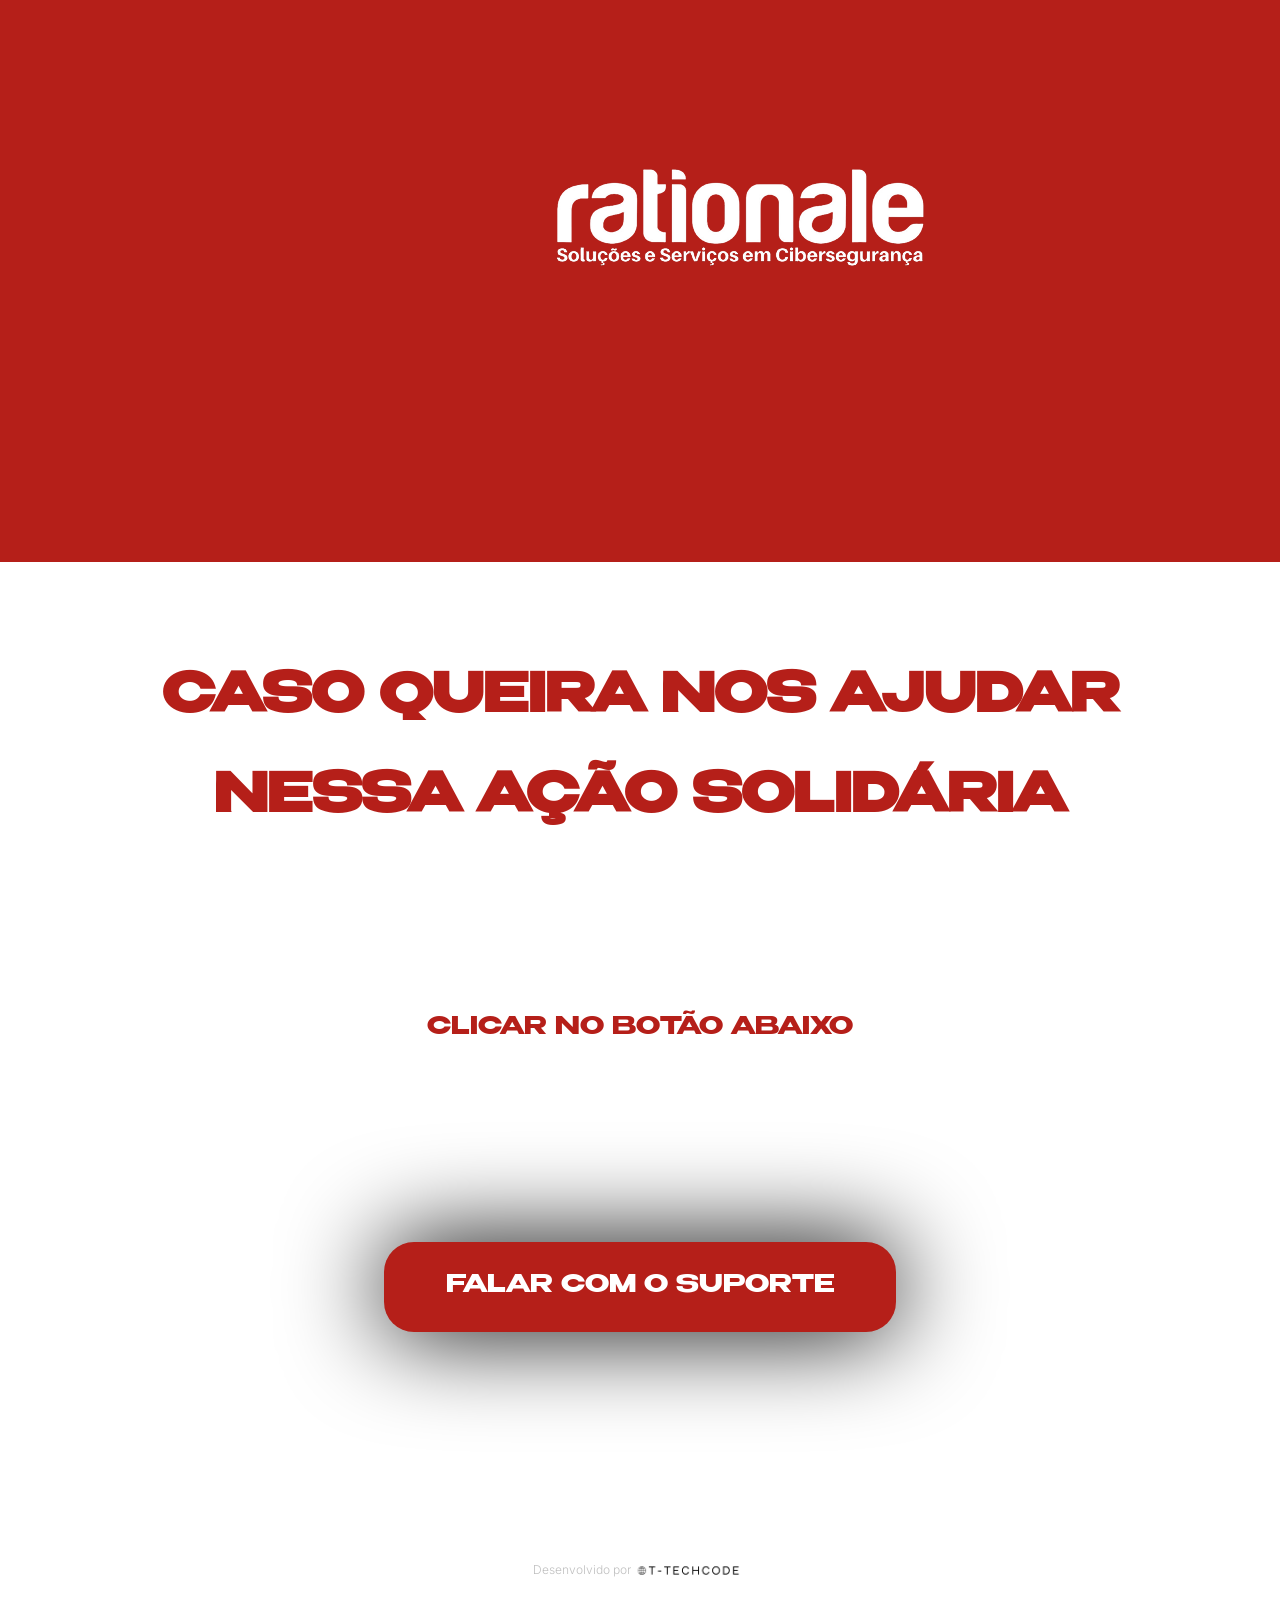
==== commit 490a823c: "ajuste do stylecard para mais de um projeto por ano e remoção do Realidade Aumentada" ====
--- a/index.html
+++ b/index.html
@@ -1,5 +1,5 @@
 <!DOCTYPE html>
-<html lang="en">
+<html lang="pt-br">
 <head>
     <meta charset="UTF-8">
     <meta name="viewport" content="width=device-width, initial-scale=1.0">
@@ -32,13 +32,13 @@
         <div class="direita">
 
             <div>
-                <a href="https://www.osreds.com.br/ra" target="_blank">
+                <!--<a href="https://www.osreds.com.br/ra" target="_blank">
                     <img src="./img/ra.svg" alt="RA">&nbsp;&nbsp;&nbsp;&nbsp;&nbsp;&nbsp;&nbsp;REALIDADE AUMENTADA DOS REDS
-                </a>
+                </a>-->
                 <a href="https://www.instagram.com/osreds2025/" target="_blank">
                     <img src="./img/insta.svg" alt="Instagram">&nbsp;&nbsp;&nbsp;&nbsp;&nbsp;&nbsp;&nbsp;&nbsp;INSTAGRAM: @OSREDS2025
                 </a>
-                <a href="./cardapio.html" target="_blank">
+                <a href="./projetos_alunos.html" target="_blank">
                     <img src="./img/card.svg" alt="Cardápio">&nbsp;&nbsp;&nbsp;&nbsp;&nbsp;&nbsp;&nbsp;&nbsp;PROJETOS ALUNOS
                 </a>
            </div>
